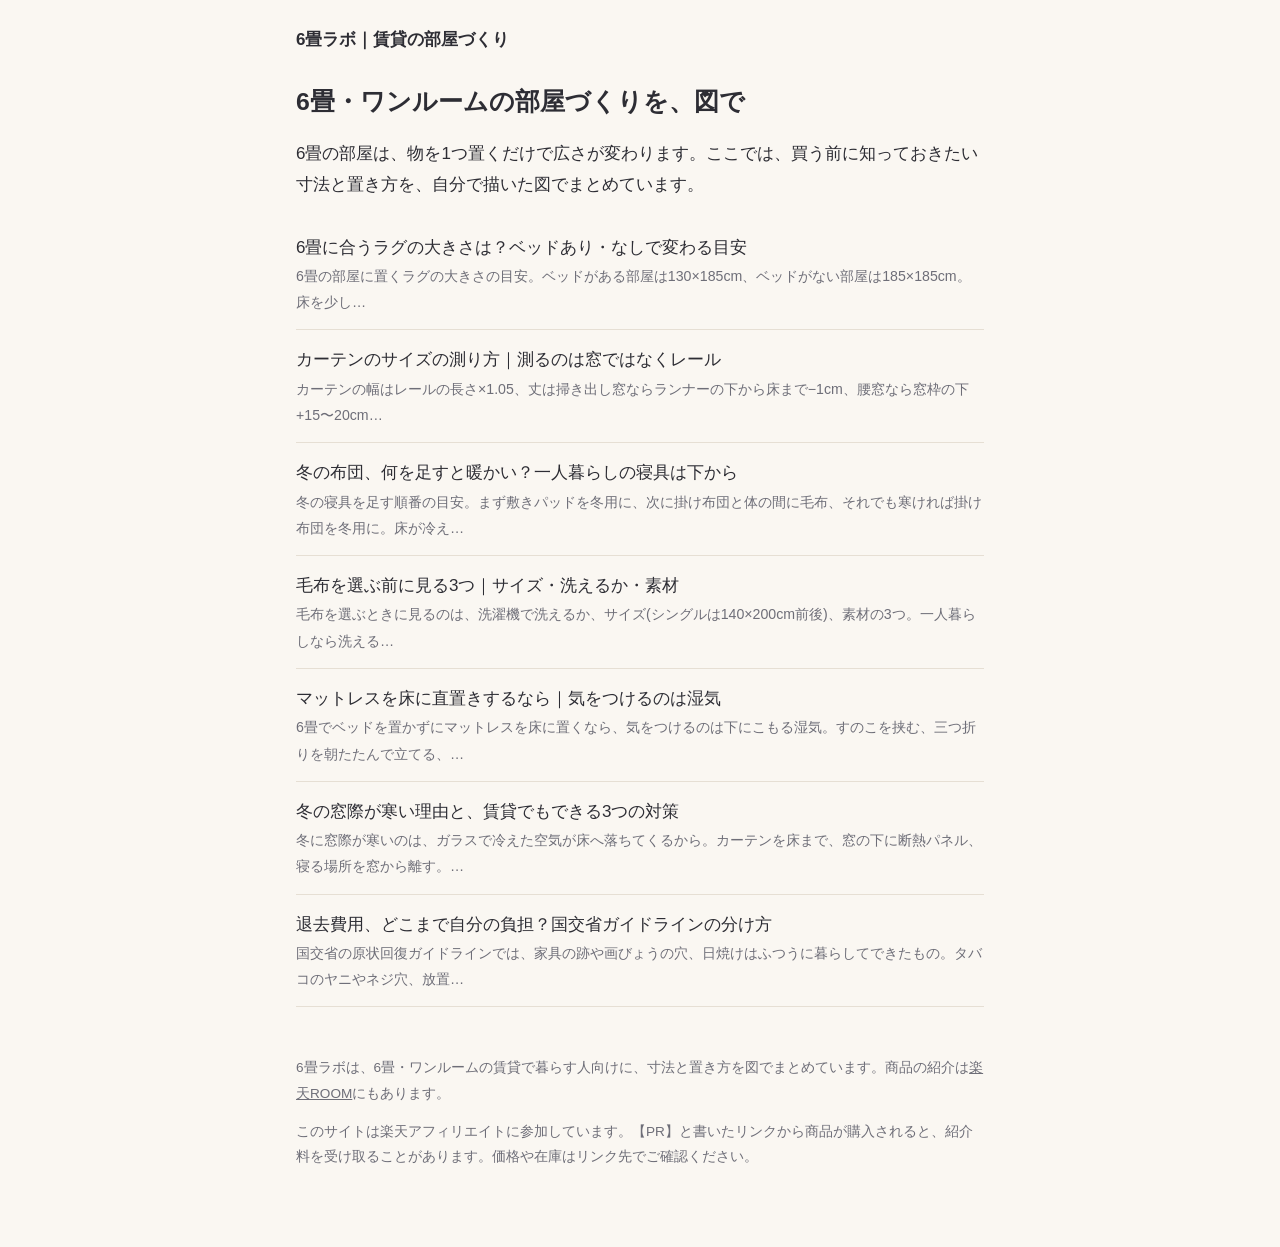
==== docs/index.html @ 34caf89b "6畳ラボのサイトを公開 (7ページ) Co-Authored-By: Claude Opus 5.5 <noreply@anthropic.com>" ====
<!doctype html><html lang="ja"><head><meta charset="utf-8"><meta name="viewport" content="width=device-width,initial-scale=1">
<title>6畳ラボ｜6畳・ワンルームの賃貸の部屋づくり</title><meta name="description" content="6畳・ワンルームの賃貸で暮らす人向けに、ラグやカーテンの大きさ、冬の寝具、退去費用まで、寸法と置き方を図でまとめています。"><link rel="canonical" href="https://kame6493-del.github.io/6jo-lab/">
<meta property="og:title" content="6畳ラボ｜6畳・ワンルームの賃貸の部屋づくり"><meta property="og:description" content="6畳・ワンルームの賃貸で暮らす人向けに、ラグやカーテンの大きさ、冬の寝具、退去費用まで、寸法と置き方を図でまとめています。"><meta property="og:type" content="article"><meta property="og:url" content="https://kame6493-del.github.io/6jo-lab/"><meta property="og:image" content="https://kame6493-del.github.io/6jo-lab/img/rug-size.jpg">
<meta name="twitter:card" content="summary_large_image"><link rel="stylesheet" href="style.css"></head><body><div class="wrap">
<header><a href="./">6畳ラボ｜賃貸の部屋づくり</a></header>
<h1>6畳・ワンルームの部屋づくりを、図で</h1>
<p>6畳の部屋は、物を1つ置くだけで広さが変わります。ここでは、買う前に知っておきたい寸法と置き方を、自分で描いた図でまとめています。</p>
<div class="list"><a href="rug-size.html">6畳に合うラグの大きさは？ベッドあり・なしで変わる目安<small>6畳の部屋に置くラグの大きさの目安。ベッドがある部屋は130×185cm、ベッドがない部屋は185×185cm。床を少し…</small></a><a href="curtain-size.html">カーテンのサイズの測り方｜測るのは窓ではなくレール<small>カーテンの幅はレールの長さ×1.05、丈は掃き出し窓ならランナーの下から床まで−1cm、腰窓なら窓枠の下+15〜20cm…</small></a><a href="winter-futon.html">冬の布団、何を足すと暖かい？一人暮らしの寝具は下から<small>冬の寝具を足す順番の目安。まず敷きパッドを冬用に、次に掛け布団と体の間に毛布、それでも寒ければ掛け布団を冬用に。床が冷え…</small></a><a href="moufu.html">毛布を選ぶ前に見る3つ｜サイズ・洗えるか・素材<small>毛布を選ぶときに見るのは、洗濯機で洗えるか、サイズ(シングルは140×200cm前後)、素材の3つ。一人暮らしなら洗える…</small></a><a href="mattress.html">マットレスを床に直置きするなら｜気をつけるのは湿気<small>6畳でベッドを置かずにマットレスを床に置くなら、気をつけるのは下にこもる湿気。すのこを挟む、三つ折りを朝たたんで立てる、…</small></a><a href="mado-reiki.html">冬の窓際が寒い理由と、賃貸でもできる3つの対策<small>冬に窓際が寒いのは、ガラスで冷えた空気が床へ落ちてくるから。カーテンを床まで、窓の下に断熱パネル、寝る場所を窓から離す。…</small></a><a href="taikyo.html">退去費用、どこまで自分の負担？国交省ガイドラインの分け方<small>国交省の原状回復ガイドラインでは、家具の跡や画びょうの穴、日焼けはふつうに暮らしてできたもの。タバコのヤニやネジ穴、放置…</small></a></div>
<footer><p>6畳ラボは、6畳・ワンルームの賃貸で暮らす人向けに、寸法と置き方を図でまとめています。商品の紹介は<a href="https://room.rakuten.co.jp/room_1c124220fb/items">楽天ROOM</a>にもあります。</p>
<p>このサイトは楽天アフィリエイトに参加しています。【PR】と書いたリンクから商品が購入されると、紹介料を受け取ることがあります。価格や在庫はリンク先でご確認ください。</p></footer></div></body></html>
---- docs/style.css ----
:root{--bg:#faf7f2;--ink:#2d2d34;--sub:#6e6e78;--acc:#2f7d64;--card:#fff;--line:#e6dfd4}
@media (prefers-color-scheme:dark){:root{--bg:#1d1d20;--ink:#ecebe8;--sub:#a9a8b0;--acc:#6cc4a4;--card:#26262a;--line:#3a3a40}}
*{box-sizing:border-box}body{margin:0;background:var(--bg);color:var(--ink);font-family:"BIZ UDPGothic","Hiragino Sans","Noto Sans JP",sans-serif;line-height:1.85;font-size:17px}
.wrap{max-width:720px;margin:0 auto;padding:24px 16px 64px}header a{color:var(--ink);text-decoration:none;font-weight:700}
h1{font-size:1.55rem;line-height:1.5;margin:28px 0 8px}h2{font-size:1.15rem;margin:32px 0 6px;border-left:4px solid var(--acc);padding-left:10px}
.pr-note{font-size:.82rem;color:var(--sub);border:1px solid var(--line);border-radius:8px;padding:6px 10px;margin:12px 0}
figure{margin:20px 0}figure img{width:100%;height:auto;border-radius:10px;border:1px solid var(--line)}
.pr{display:block;background:var(--card);border:1px solid var(--line);border-radius:10px;padding:12px 14px;margin:14px 0;color:var(--ink);text-decoration:none}
.pr b{color:var(--acc)}.pr span{display:block;font-size:.85rem;color:var(--sub)}
ul{padding-left:1.2em}li{margin:6px 0}.list a{display:block;padding:14px 0;border-bottom:1px solid var(--line);color:var(--ink);text-decoration:none}
.list small{display:block;color:var(--sub)}footer{margin-top:48px;font-size:.85rem;color:var(--sub)}footer a{color:var(--sub)}
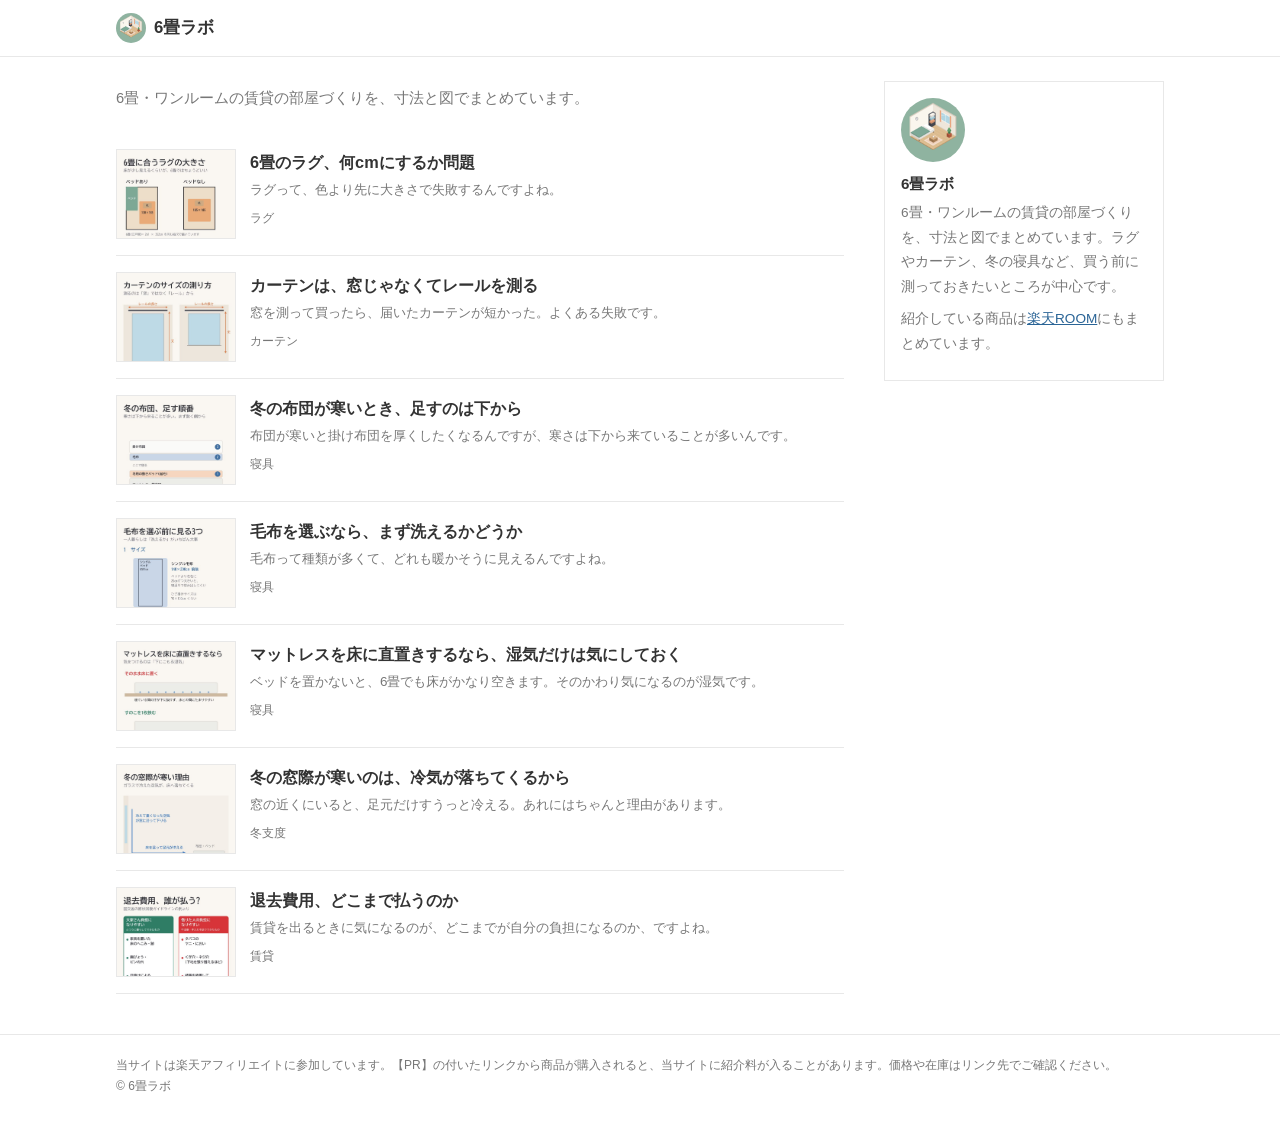
==== commit f14c4f96: "文章とデザインを作り直し(語り口・標準フォント・ブログ型の2列) Co-Authored-By: Claude Opus 5.5 <noreply@anthropic.com>" ====
--- a/docs/index.html
+++ b/docs/index.html
@@ -1,10 +1,11 @@
-<!doctype html><html lang="ja"><head><meta charset="utf-8"><meta name="viewport" content="width=device-width,initial-scale=1">
-<title>6畳ラボ｜6畳・ワンルームの賃貸の部屋づくり</title><meta name="description" content="6畳・ワンルームの賃貸で暮らす人向けに、ラグやカーテンの大きさ、冬の寝具、退去費用まで、寸法と置き方を図でまとめています。"><link rel="canonical" href="https://kame6493-del.github.io/6jo-lab/">
-<meta property="og:title" content="6畳ラボ｜6畳・ワンルームの賃貸の部屋づくり"><meta property="og:description" content="6畳・ワンルームの賃貸で暮らす人向けに、ラグやカーテンの大きさ、冬の寝具、退去費用まで、寸法と置き方を図でまとめています。"><meta property="og:type" content="article"><meta property="og:url" content="https://kame6493-del.github.io/6jo-lab/"><meta property="og:image" content="https://kame6493-del.github.io/6jo-lab/img/rug-size.jpg">
-<meta name="twitter:card" content="summary_large_image"><link rel="stylesheet" href="style.css"></head><body><div class="wrap">
-<header><a href="./">6畳ラボ｜賃貸の部屋づくり</a></header>
-<h1>6畳・ワンルームの部屋づくりを、図で</h1>
-<p>6畳の部屋は、物を1つ置くだけで広さが変わります。ここでは、買う前に知っておきたい寸法と置き方を、自分で描いた図でまとめています。</p>
-<div class="list"><a href="rug-size.html">6畳に合うラグの大きさは？ベッドあり・なしで変わる目安<small>6畳の部屋に置くラグの大きさの目安。ベッドがある部屋は130×185cm、ベッドがない部屋は185×185cm。床を少し…</small></a><a href="curtain-size.html">カーテンのサイズの測り方｜測るのは窓ではなくレール<small>カーテンの幅はレールの長さ×1.05、丈は掃き出し窓ならランナーの下から床まで−1cm、腰窓なら窓枠の下+15〜20cm…</small></a><a href="winter-futon.html">冬の布団、何を足すと暖かい？一人暮らしの寝具は下から<small>冬の寝具を足す順番の目安。まず敷きパッドを冬用に、次に掛け布団と体の間に毛布、それでも寒ければ掛け布団を冬用に。床が冷え…</small></a><a href="moufu.html">毛布を選ぶ前に見る3つ｜サイズ・洗えるか・素材<small>毛布を選ぶときに見るのは、洗濯機で洗えるか、サイズ(シングルは140×200cm前後)、素材の3つ。一人暮らしなら洗える…</small></a><a href="mattress.html">マットレスを床に直置きするなら｜気をつけるのは湿気<small>6畳でベッドを置かずにマットレスを床に置くなら、気をつけるのは下にこもる湿気。すのこを挟む、三つ折りを朝たたんで立てる、…</small></a><a href="mado-reiki.html">冬の窓際が寒い理由と、賃貸でもできる3つの対策<small>冬に窓際が寒いのは、ガラスで冷えた空気が床へ落ちてくるから。カーテンを床まで、窓の下に断熱パネル、寝る場所を窓から離す。…</small></a><a href="taikyo.html">退去費用、どこまで自分の負担？国交省ガイドラインの分け方<small>国交省の原状回復ガイドラインでは、家具の跡や画びょうの穴、日焼けはふつうに暮らしてできたもの。タバコのヤニやネジ穴、放置…</small></a></div>
-<footer><p>6畳ラボは、6畳・ワンルームの賃貸で暮らす人向けに、寸法と置き方を図でまとめています。商品の紹介は<a href="https://room.rakuten.co.jp/room_1c124220fb/items">楽天ROOM</a>にもあります。</p>
-<p>このサイトは楽天アフィリエイトに参加しています。【PR】と書いたリンクから商品が購入されると、紹介料を受け取ることがあります。価格や在庫はリンク先でご確認ください。</p></footer></div></body></html>+<!doctype html>
+<html lang="ja"><head><meta charset="utf-8"><meta name="viewport" content="width=device-width,initial-scale=1">
+<title>6畳ラボ - 6畳・ワンルームの賃貸の部屋づくり</title><meta name="description" content="6畳・ワンルームの賃貸で暮らす人に向けて、ラグやカーテンの大きさ、冬の寝具、退去費用まで、買う前に知っておきたい寸法と置き方を図にしています。"><link rel="canonical" href="https://kame6493-del.github.io/6jo-lab/">
+<meta property="og:site_name" content="6畳ラボ"><meta property="og:title" content="6畳ラボ - 6畳・ワンルームの賃貸の部屋づくり"><meta property="og:description" content="6畳・ワンルームの賃貸で暮らす人に向けて、ラグやカーテンの大きさ、冬の寝具、退去費用まで、買う前に知っておきたい寸法と置き方を図にしています。"><meta property="og:type" content="website"><meta property="og:url" content="https://kame6493-del.github.io/6jo-lab/"><meta property="og:image" content="https://kame6493-del.github.io/6jo-lab/img/rug-size.jpg">
+<meta name="twitter:card" content="summary_large_image"><link rel="icon" href="img/icon.png"><link rel="stylesheet" href="style.css"></head>
+<body><div class="site"><div class="in"><a href="./"><img src="img/icon.png" alt="">6畳ラボ</a></div></div>
+<div class="wrap"><main><p class="intro">6畳・ワンルームの賃貸の部屋づくりを、寸法と図でまとめています。</p>
+<div class="list"><a href="rug-size.html"><img src="img/rug-size-thumb.jpg" alt="" loading="lazy" width="120" height="90"><div><h2>6畳のラグ、何cmにするか問題</h2><p>ラグって、色より先に大きさで失敗するんですよね。</p><small>ラグ</small></div></a><a href="curtain-size.html"><img src="img/curtain-size-thumb.jpg" alt="" loading="lazy" width="120" height="90"><div><h2>カーテンは、窓じゃなくてレールを測る</h2><p>窓を測って買ったら、届いたカーテンが短かった。よくある失敗です。</p><small>カーテン</small></div></a><a href="winter-futon.html"><img src="img/winter-futon-thumb.jpg" alt="" loading="lazy" width="120" height="90"><div><h2>冬の布団が寒いとき、足すのは下から</h2><p>布団が寒いと掛け布団を厚くしたくなるんですが、寒さは下から来ていることが多いんです。</p><small>寝具</small></div></a><a href="moufu.html"><img src="img/moufu-thumb.jpg" alt="" loading="lazy" width="120" height="90"><div><h2>毛布を選ぶなら、まず洗えるかどうか</h2><p>毛布って種類が多くて、どれも暖かそうに見えるんですよね。</p><small>寝具</small></div></a><a href="mattress.html"><img src="img/mattress-thumb.jpg" alt="" loading="lazy" width="120" height="90"><div><h2>マットレスを床に直置きするなら、湿気だけは気にしておく</h2><p>ベッドを置かないと、6畳でも床がかなり空きます。そのかわり気になるのが湿気です。</p><small>寝具</small></div></a><a href="mado-reiki.html"><img src="img/mado-reiki-thumb.jpg" alt="" loading="lazy" width="120" height="90"><div><h2>冬の窓際が寒いのは、冷気が落ちてくるから</h2><p>窓の近くにいると、足元だけすうっと冷える。あれにはちゃんと理由があります。</p><small>冬支度</small></div></a><a href="taikyo.html"><img src="img/taikyo-thumb.jpg" alt="" loading="lazy" width="120" height="90"><div><h2>退去費用、どこまで払うのか</h2><p>賃貸を出るときに気になるのが、どこまでが自分の負担になるのか、ですよね。</p><small>賃貸</small></div></a></div></main>
+<aside><div class="box"><img src="img/icon.png" alt=""><b>6畳ラボ</b><p>6畳・ワンルームの賃貸の部屋づくりを、寸法と図でまとめています。ラグやカーテン、冬の寝具など、買う前に測っておきたいところが中心です。</p><p>紹介している商品は<a href="https://room.rakuten.co.jp/room_1c124220fb/items">楽天ROOM</a>にもまとめています。</p></div></aside></div>
+<footer><div class="in">当サイトは楽天アフィリエイトに参加しています。【PR】の付いたリンクから商品が購入されると、当サイトに紹介料が入ることがあります。価格や在庫はリンク先でご確認ください。<br>© 6畳ラボ</div></footer>
+</body></html>
--- a/docs/style.css
+++ b/docs/style.css
@@ -1,11 +1,38 @@
-:root{--bg:#faf7f2;--ink:#2d2d34;--sub:#6e6e78;--acc:#2f7d64;--card:#fff;--line:#e6dfd4}
-@media (prefers-color-scheme:dark){:root{--bg:#1d1d20;--ink:#ecebe8;--sub:#a9a8b0;--acc:#6cc4a4;--card:#26262a;--line:#3a3a40}}
-*{box-sizing:border-box}body{margin:0;background:var(--bg);color:var(--ink);font-family:"BIZ UDPGothic","Hiragino Sans","Noto Sans JP",sans-serif;line-height:1.85;font-size:17px}
-.wrap{max-width:720px;margin:0 auto;padding:24px 16px 64px}header a{color:var(--ink);text-decoration:none;font-weight:700}
-h1{font-size:1.55rem;line-height:1.5;margin:28px 0 8px}h2{font-size:1.15rem;margin:32px 0 6px;border-left:4px solid var(--acc);padding-left:10px}
-.pr-note{font-size:.82rem;color:var(--sub);border:1px solid var(--line);border-radius:8px;padding:6px 10px;margin:12px 0}
-figure{margin:20px 0}figure img{width:100%;height:auto;border-radius:10px;border:1px solid var(--line)}
-.pr{display:block;background:var(--card);border:1px solid var(--line);border-radius:10px;padding:12px 14px;margin:14px 0;color:var(--ink);text-decoration:none}
-.pr b{color:var(--acc)}.pr span{display:block;font-size:.85rem;color:var(--sub)}
-ul{padding-left:1.2em}li{margin:6px 0}.list a{display:block;padding:14px 0;border-bottom:1px solid var(--line);color:var(--ink);text-decoration:none}
-.list small{display:block;color:var(--sub)}footer{margin-top:48px;font-size:.85rem;color:var(--sub)}footer a{color:var(--sub)}+:root{--bg:#fff;--ink:#333;--sub:#777;--line:#e8e8e8;--soft:#f7f7f5;--link:#2a6496;--acc:#3e6b57}
+@media (prefers-color-scheme:dark){:root{--bg:#1b1b1b;--ink:#ddd;--sub:#999;--line:#333;--soft:#242424;--link:#8ab4d8;--acc:#86b79f}}
+*{box-sizing:border-box}html{-webkit-text-size-adjust:100%}
+body{margin:0;background:var(--bg);color:var(--ink);font-family:-apple-system,BlinkMacSystemFont,"Hiragino Kaku Gothic ProN","Hiragino Sans",Meiryo,"Yu Gothic",sans-serif;font-size:16px;line-height:1.9;overflow-wrap:anywhere}
+a{color:var(--link)}img{display:block;max-width:100%;height:auto}
+.site{border-bottom:1px solid var(--line)}
+.site .in{max-width:1080px;margin:0 auto;padding:12px 16px;display:flex;align-items:center;gap:10px}
+.site a{display:flex;align-items:center;gap:8px;text-decoration:none;color:var(--ink);font-weight:bold;font-size:1.05rem}
+.site img{width:30px;height:30px;border-radius:50%}
+.wrap{max-width:1080px;margin:0 auto;padding:0 16px;display:grid;grid-template-columns:minmax(0,1fr);gap:40px}
+@media (min-width:900px){.wrap{grid-template-columns:minmax(0,1fr) 280px}}
+main{min-width:0;padding:24px 0 40px}
+.intro{font-size:.92rem;color:var(--sub);margin:4px 0 20px}
+.list a{display:flex;gap:14px;padding:16px 0;border-bottom:1px solid var(--line);text-decoration:none;color:var(--ink)}
+.list img{width:120px;height:90px;object-fit:cover;object-position:top;border:1px solid var(--line);flex:none}
+.list h2{font-size:1.02rem;line-height:1.6;margin:0 0 4px}
+.list p{font-size:.84rem;color:var(--sub);line-height:1.7;margin:0}
+.list small{font-size:.75rem;color:var(--sub)}
+article h1{font-size:1.5rem;line-height:1.55;margin:4px 0 8px}
+.meta{font-size:.8rem;color:var(--sub);margin:0 0 18px}
+.pr-note{font-size:.78rem;color:var(--sub);background:var(--soft);padding:6px 10px;margin:0 0 20px}
+article figure{margin:0 0 28px}
+article figure img{border:1px solid var(--line);max-height:860px;width:auto}
+article p{margin:0 0 1.4em}
+.items{margin:32px 0 0;background:var(--soft);padding:14px 16px}
+.items h2{font-size:.95rem;margin:0 0 6px}
+.items li{margin:6px 0;font-size:.93rem}
+.items ul{margin:0;padding-left:1.1em}
+.related{margin-top:40px}
+.related h2{font-size:1rem;border-bottom:2px solid var(--ink);padding-bottom:4px;margin:0}
+aside{padding:24px 0 40px}
+.box{border:1px solid var(--line);padding:16px;font-size:.85rem;line-height:1.8}
+.box img{width:64px;height:64px;border-radius:50%;margin:0 0 8px}
+.box b{display:block;font-size:.95rem;margin-bottom:4px}
+.box p{margin:0 0 8px;color:var(--sub)}
+footer{border-top:1px solid var(--line);font-size:.75rem;color:var(--sub)}
+footer .in{max-width:1080px;margin:0 auto;padding:20px 16px 32px;line-height:1.8}
+footer a{color:var(--sub)}
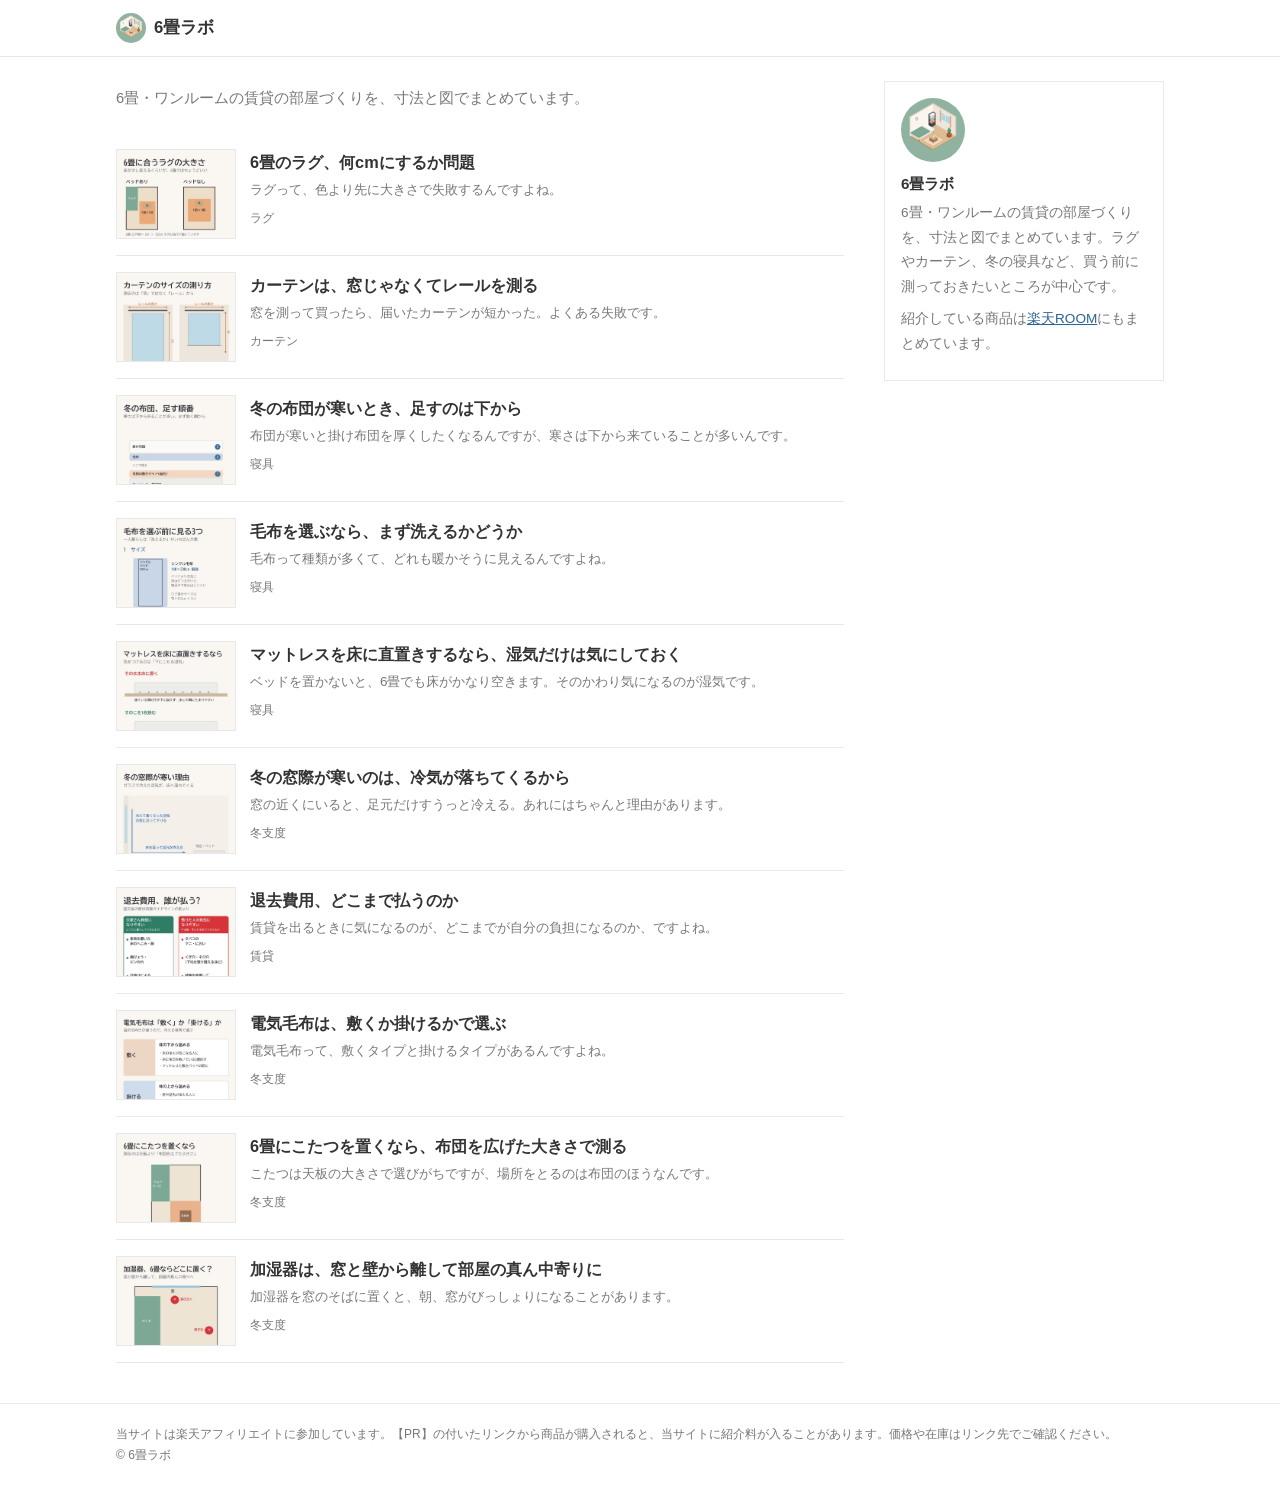
==== commit a9a8302b: "冬支度の記事を3本追加(電気毛布・こたつ・加湿器) Co-Authored-By: Claude Opus 5.5 <noreply@anthropic.com>" ====
--- a/docs/index.html
+++ b/docs/index.html
@@ -5,7 +5,7 @@
 <meta name="twitter:card" content="summary_large_image"><link rel="icon" href="img/icon.png"><link rel="stylesheet" href="style.css"></head>
 <body><div class="site"><div class="in"><a href="./"><img src="img/icon.png" alt="">6畳ラボ</a></div></div>
 <div class="wrap"><main><p class="intro">6畳・ワンルームの賃貸の部屋づくりを、寸法と図でまとめています。</p>
-<div class="list"><a href="rug-size.html"><img src="img/rug-size-thumb.jpg" alt="" loading="lazy" width="120" height="90"><div><h2>6畳のラグ、何cmにするか問題</h2><p>ラグって、色より先に大きさで失敗するんですよね。</p><small>ラグ</small></div></a><a href="curtain-size.html"><img src="img/curtain-size-thumb.jpg" alt="" loading="lazy" width="120" height="90"><div><h2>カーテンは、窓じゃなくてレールを測る</h2><p>窓を測って買ったら、届いたカーテンが短かった。よくある失敗です。</p><small>カーテン</small></div></a><a href="winter-futon.html"><img src="img/winter-futon-thumb.jpg" alt="" loading="lazy" width="120" height="90"><div><h2>冬の布団が寒いとき、足すのは下から</h2><p>布団が寒いと掛け布団を厚くしたくなるんですが、寒さは下から来ていることが多いんです。</p><small>寝具</small></div></a><a href="moufu.html"><img src="img/moufu-thumb.jpg" alt="" loading="lazy" width="120" height="90"><div><h2>毛布を選ぶなら、まず洗えるかどうか</h2><p>毛布って種類が多くて、どれも暖かそうに見えるんですよね。</p><small>寝具</small></div></a><a href="mattress.html"><img src="img/mattress-thumb.jpg" alt="" loading="lazy" width="120" height="90"><div><h2>マットレスを床に直置きするなら、湿気だけは気にしておく</h2><p>ベッドを置かないと、6畳でも床がかなり空きます。そのかわり気になるのが湿気です。</p><small>寝具</small></div></a><a href="mado-reiki.html"><img src="img/mado-reiki-thumb.jpg" alt="" loading="lazy" width="120" height="90"><div><h2>冬の窓際が寒いのは、冷気が落ちてくるから</h2><p>窓の近くにいると、足元だけすうっと冷える。あれにはちゃんと理由があります。</p><small>冬支度</small></div></a><a href="taikyo.html"><img src="img/taikyo-thumb.jpg" alt="" loading="lazy" width="120" height="90"><div><h2>退去費用、どこまで払うのか</h2><p>賃貸を出るときに気になるのが、どこまでが自分の負担になるのか、ですよね。</p><small>賃貸</small></div></a></div></main>
+<div class="list"><a href="rug-size.html"><img src="img/rug-size-thumb.jpg" alt="" loading="lazy" width="120" height="90"><div><h2>6畳のラグ、何cmにするか問題</h2><p>ラグって、色より先に大きさで失敗するんですよね。</p><small>ラグ</small></div></a><a href="curtain-size.html"><img src="img/curtain-size-thumb.jpg" alt="" loading="lazy" width="120" height="90"><div><h2>カーテンは、窓じゃなくてレールを測る</h2><p>窓を測って買ったら、届いたカーテンが短かった。よくある失敗です。</p><small>カーテン</small></div></a><a href="winter-futon.html"><img src="img/winter-futon-thumb.jpg" alt="" loading="lazy" width="120" height="90"><div><h2>冬の布団が寒いとき、足すのは下から</h2><p>布団が寒いと掛け布団を厚くしたくなるんですが、寒さは下から来ていることが多いんです。</p><small>寝具</small></div></a><a href="moufu.html"><img src="img/moufu-thumb.jpg" alt="" loading="lazy" width="120" height="90"><div><h2>毛布を選ぶなら、まず洗えるかどうか</h2><p>毛布って種類が多くて、どれも暖かそうに見えるんですよね。</p><small>寝具</small></div></a><a href="mattress.html"><img src="img/mattress-thumb.jpg" alt="" loading="lazy" width="120" height="90"><div><h2>マットレスを床に直置きするなら、湿気だけは気にしておく</h2><p>ベッドを置かないと、6畳でも床がかなり空きます。そのかわり気になるのが湿気です。</p><small>寝具</small></div></a><a href="mado-reiki.html"><img src="img/mado-reiki-thumb.jpg" alt="" loading="lazy" width="120" height="90"><div><h2>冬の窓際が寒いのは、冷気が落ちてくるから</h2><p>窓の近くにいると、足元だけすうっと冷える。あれにはちゃんと理由があります。</p><small>冬支度</small></div></a><a href="taikyo.html"><img src="img/taikyo-thumb.jpg" alt="" loading="lazy" width="120" height="90"><div><h2>退去費用、どこまで払うのか</h2><p>賃貸を出るときに気になるのが、どこまでが自分の負担になるのか、ですよね。</p><small>賃貸</small></div></a><a href="denki-moufu.html"><img src="img/denki-moufu-thumb.jpg" alt="" loading="lazy" width="120" height="90"><div><h2>電気毛布は、敷くか掛けるかで選ぶ</h2><p>電気毛布って、敷くタイプと掛けるタイプがあるんですよね。</p><small>冬支度</small></div></a><a href="kotatsu.html"><img src="img/kotatsu-thumb.jpg" alt="" loading="lazy" width="120" height="90"><div><h2>6畳にこたつを置くなら、布団を広げた大きさで測る</h2><p>こたつは天板の大きさで選びがちですが、場所をとるのは布団のほうなんです。</p><small>冬支度</small></div></a><a href="kashitsuki.html"><img src="img/kashitsuki-thumb.jpg" alt="" loading="lazy" width="120" height="90"><div><h2>加湿器は、窓と壁から離して部屋の真ん中寄りに</h2><p>加湿器を窓のそばに置くと、朝、窓がびっしょりになることがあります。</p><small>冬支度</small></div></a></div></main>
 <aside><div class="box"><img src="img/icon.png" alt=""><b>6畳ラボ</b><p>6畳・ワンルームの賃貸の部屋づくりを、寸法と図でまとめています。ラグやカーテン、冬の寝具など、買う前に測っておきたいところが中心です。</p><p>紹介している商品は<a href="https://room.rakuten.co.jp/room_1c124220fb/items">楽天ROOM</a>にもまとめています。</p></div></aside></div>
 <footer><div class="in">当サイトは楽天アフィリエイトに参加しています。【PR】の付いたリンクから商品が購入されると、当サイトに紹介料が入ることがあります。価格や在庫はリンク先でご確認ください。<br>© 6畳ラボ</div></footer>
 </body></html>
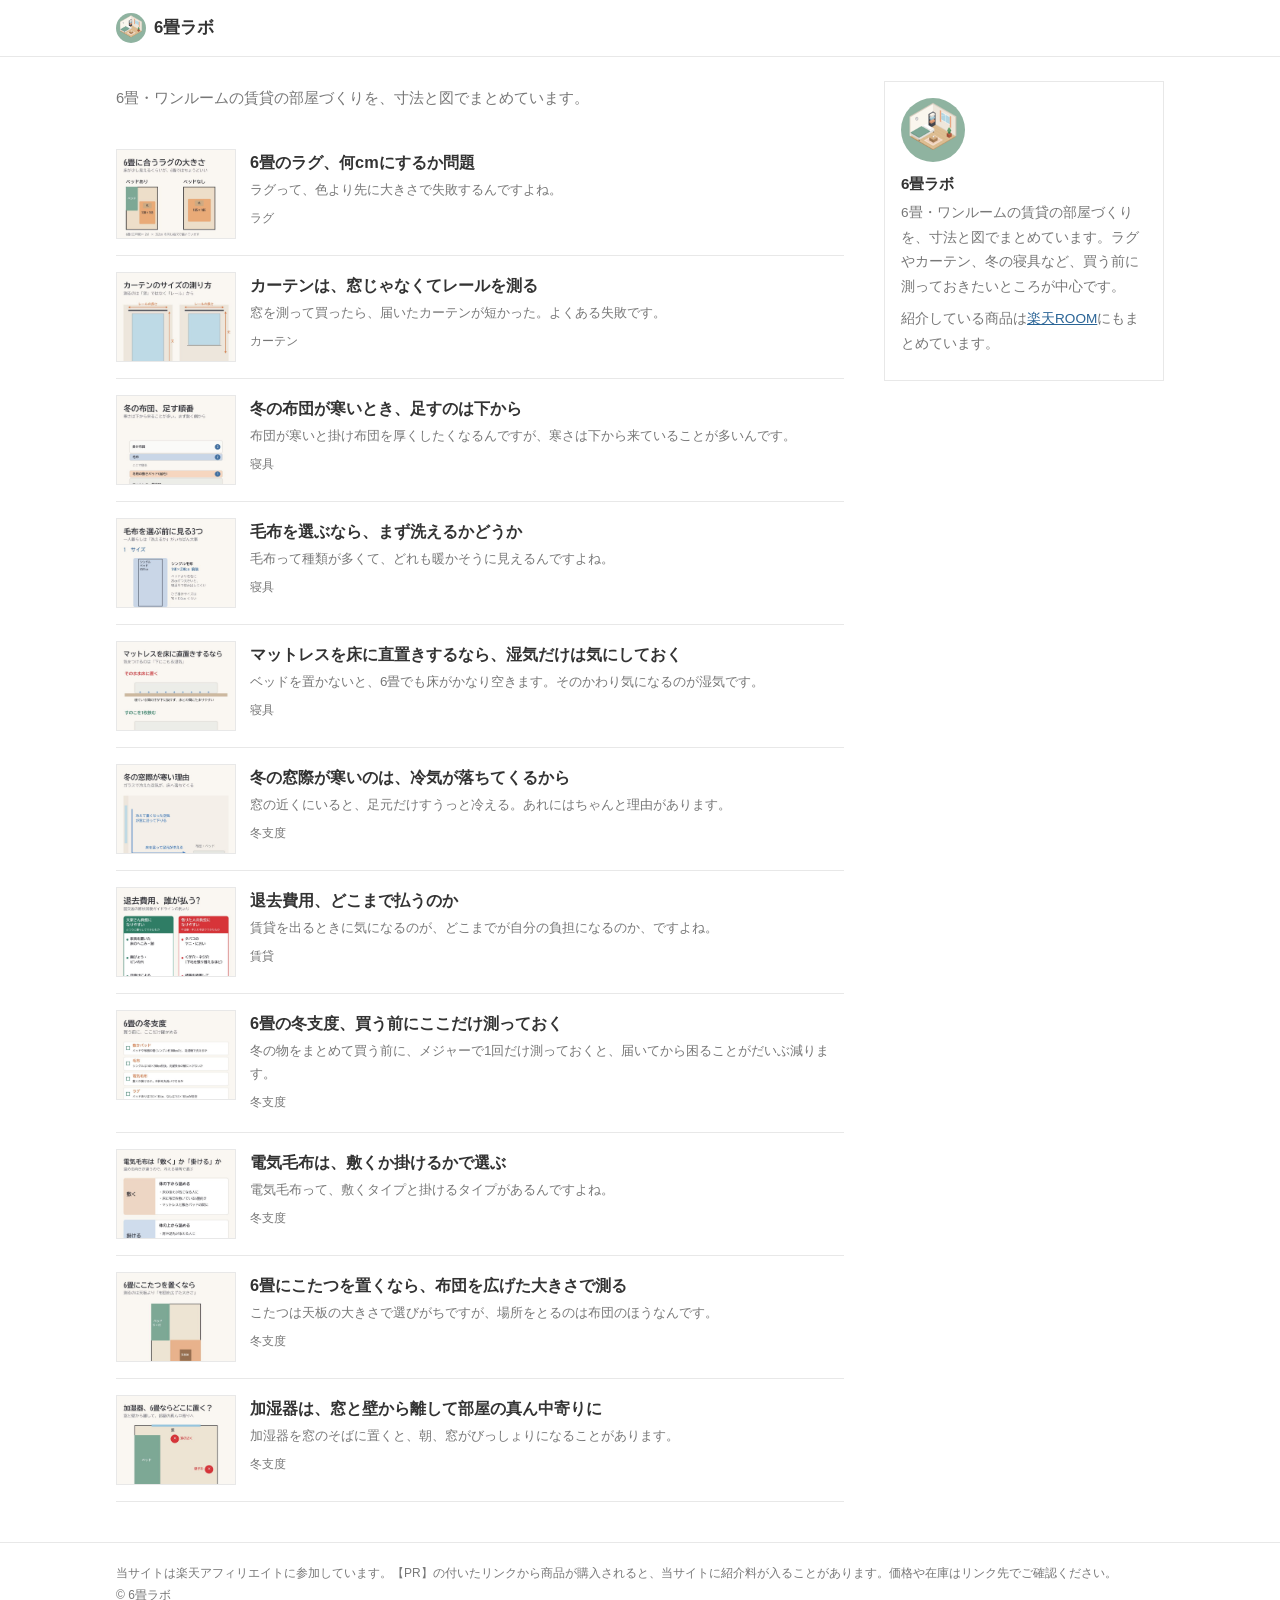
==== commit 26ee7c15: "冬支度のチェックリスト記事を追加 Co-Authored-By: Claude Opus 5.5 <noreply@anthropic.com>" ====
--- a/docs/index.html
+++ b/docs/index.html
@@ -5,7 +5,7 @@
 <meta name="twitter:card" content="summary_large_image"><link rel="icon" href="img/icon.png"><link rel="stylesheet" href="style.css"></head>
 <body><div class="site"><div class="in"><a href="./"><img src="img/icon.png" alt="">6畳ラボ</a></div></div>
 <div class="wrap"><main><p class="intro">6畳・ワンルームの賃貸の部屋づくりを、寸法と図でまとめています。</p>
-<div class="list"><a href="rug-size.html"><img src="img/rug-size-thumb.jpg" alt="" loading="lazy" width="120" height="90"><div><h2>6畳のラグ、何cmにするか問題</h2><p>ラグって、色より先に大きさで失敗するんですよね。</p><small>ラグ</small></div></a><a href="curtain-size.html"><img src="img/curtain-size-thumb.jpg" alt="" loading="lazy" width="120" height="90"><div><h2>カーテンは、窓じゃなくてレールを測る</h2><p>窓を測って買ったら、届いたカーテンが短かった。よくある失敗です。</p><small>カーテン</small></div></a><a href="winter-futon.html"><img src="img/winter-futon-thumb.jpg" alt="" loading="lazy" width="120" height="90"><div><h2>冬の布団が寒いとき、足すのは下から</h2><p>布団が寒いと掛け布団を厚くしたくなるんですが、寒さは下から来ていることが多いんです。</p><small>寝具</small></div></a><a href="moufu.html"><img src="img/moufu-thumb.jpg" alt="" loading="lazy" width="120" height="90"><div><h2>毛布を選ぶなら、まず洗えるかどうか</h2><p>毛布って種類が多くて、どれも暖かそうに見えるんですよね。</p><small>寝具</small></div></a><a href="mattress.html"><img src="img/mattress-thumb.jpg" alt="" loading="lazy" width="120" height="90"><div><h2>マットレスを床に直置きするなら、湿気だけは気にしておく</h2><p>ベッドを置かないと、6畳でも床がかなり空きます。そのかわり気になるのが湿気です。</p><small>寝具</small></div></a><a href="mado-reiki.html"><img src="img/mado-reiki-thumb.jpg" alt="" loading="lazy" width="120" height="90"><div><h2>冬の窓際が寒いのは、冷気が落ちてくるから</h2><p>窓の近くにいると、足元だけすうっと冷える。あれにはちゃんと理由があります。</p><small>冬支度</small></div></a><a href="taikyo.html"><img src="img/taikyo-thumb.jpg" alt="" loading="lazy" width="120" height="90"><div><h2>退去費用、どこまで払うのか</h2><p>賃貸を出るときに気になるのが、どこまでが自分の負担になるのか、ですよね。</p><small>賃貸</small></div></a><a href="denki-moufu.html"><img src="img/denki-moufu-thumb.jpg" alt="" loading="lazy" width="120" height="90"><div><h2>電気毛布は、敷くか掛けるかで選ぶ</h2><p>電気毛布って、敷くタイプと掛けるタイプがあるんですよね。</p><small>冬支度</small></div></a><a href="kotatsu.html"><img src="img/kotatsu-thumb.jpg" alt="" loading="lazy" width="120" height="90"><div><h2>6畳にこたつを置くなら、布団を広げた大きさで測る</h2><p>こたつは天板の大きさで選びがちですが、場所をとるのは布団のほうなんです。</p><small>冬支度</small></div></a><a href="kashitsuki.html"><img src="img/kashitsuki-thumb.jpg" alt="" loading="lazy" width="120" height="90"><div><h2>加湿器は、窓と壁から離して部屋の真ん中寄りに</h2><p>加湿器を窓のそばに置くと、朝、窓がびっしょりになることがあります。</p><small>冬支度</small></div></a></div></main>
+<div class="list"><a href="rug-size.html"><img src="img/rug-size-thumb.jpg" alt="" loading="lazy" width="120" height="90"><div><h2>6畳のラグ、何cmにするか問題</h2><p>ラグって、色より先に大きさで失敗するんですよね。</p><small>ラグ</small></div></a><a href="curtain-size.html"><img src="img/curtain-size-thumb.jpg" alt="" loading="lazy" width="120" height="90"><div><h2>カーテンは、窓じゃなくてレールを測る</h2><p>窓を測って買ったら、届いたカーテンが短かった。よくある失敗です。</p><small>カーテン</small></div></a><a href="winter-futon.html"><img src="img/winter-futon-thumb.jpg" alt="" loading="lazy" width="120" height="90"><div><h2>冬の布団が寒いとき、足すのは下から</h2><p>布団が寒いと掛け布団を厚くしたくなるんですが、寒さは下から来ていることが多いんです。</p><small>寝具</small></div></a><a href="moufu.html"><img src="img/moufu-thumb.jpg" alt="" loading="lazy" width="120" height="90"><div><h2>毛布を選ぶなら、まず洗えるかどうか</h2><p>毛布って種類が多くて、どれも暖かそうに見えるんですよね。</p><small>寝具</small></div></a><a href="mattress.html"><img src="img/mattress-thumb.jpg" alt="" loading="lazy" width="120" height="90"><div><h2>マットレスを床に直置きするなら、湿気だけは気にしておく</h2><p>ベッドを置かないと、6畳でも床がかなり空きます。そのかわり気になるのが湿気です。</p><small>寝具</small></div></a><a href="mado-reiki.html"><img src="img/mado-reiki-thumb.jpg" alt="" loading="lazy" width="120" height="90"><div><h2>冬の窓際が寒いのは、冷気が落ちてくるから</h2><p>窓の近くにいると、足元だけすうっと冷える。あれにはちゃんと理由があります。</p><small>冬支度</small></div></a><a href="taikyo.html"><img src="img/taikyo-thumb.jpg" alt="" loading="lazy" width="120" height="90"><div><h2>退去費用、どこまで払うのか</h2><p>賃貸を出るときに気になるのが、どこまでが自分の負担になるのか、ですよね。</p><small>賃貸</small></div></a><a href="fuyu-checklist.html"><img src="img/fuyu-checklist-thumb.jpg" alt="" loading="lazy" width="120" height="90"><div><h2>6畳の冬支度、買う前にここだけ測っておく</h2><p>冬の物をまとめて買う前に、メジャーで1回だけ測っておくと、届いてから困ることがだいぶ減ります。</p><small>冬支度</small></div></a><a href="denki-moufu.html"><img src="img/denki-moufu-thumb.jpg" alt="" loading="lazy" width="120" height="90"><div><h2>電気毛布は、敷くか掛けるかで選ぶ</h2><p>電気毛布って、敷くタイプと掛けるタイプがあるんですよね。</p><small>冬支度</small></div></a><a href="kotatsu.html"><img src="img/kotatsu-thumb.jpg" alt="" loading="lazy" width="120" height="90"><div><h2>6畳にこたつを置くなら、布団を広げた大きさで測る</h2><p>こたつは天板の大きさで選びがちですが、場所をとるのは布団のほうなんです。</p><small>冬支度</small></div></a><a href="kashitsuki.html"><img src="img/kashitsuki-thumb.jpg" alt="" loading="lazy" width="120" height="90"><div><h2>加湿器は、窓と壁から離して部屋の真ん中寄りに</h2><p>加湿器を窓のそばに置くと、朝、窓がびっしょりになることがあります。</p><small>冬支度</small></div></a></div></main>
 <aside><div class="box"><img src="img/icon.png" alt=""><b>6畳ラボ</b><p>6畳・ワンルームの賃貸の部屋づくりを、寸法と図でまとめています。ラグやカーテン、冬の寝具など、買う前に測っておきたいところが中心です。</p><p>紹介している商品は<a href="https://room.rakuten.co.jp/room_1c124220fb/items">楽天ROOM</a>にもまとめています。</p></div></aside></div>
 <footer><div class="in">当サイトは楽天アフィリエイトに参加しています。【PR】の付いたリンクから商品が購入されると、当サイトに紹介料が入ることがあります。価格や在庫はリンク先でご確認ください。<br>© 6畳ラボ</div></footer>
 </body></html>
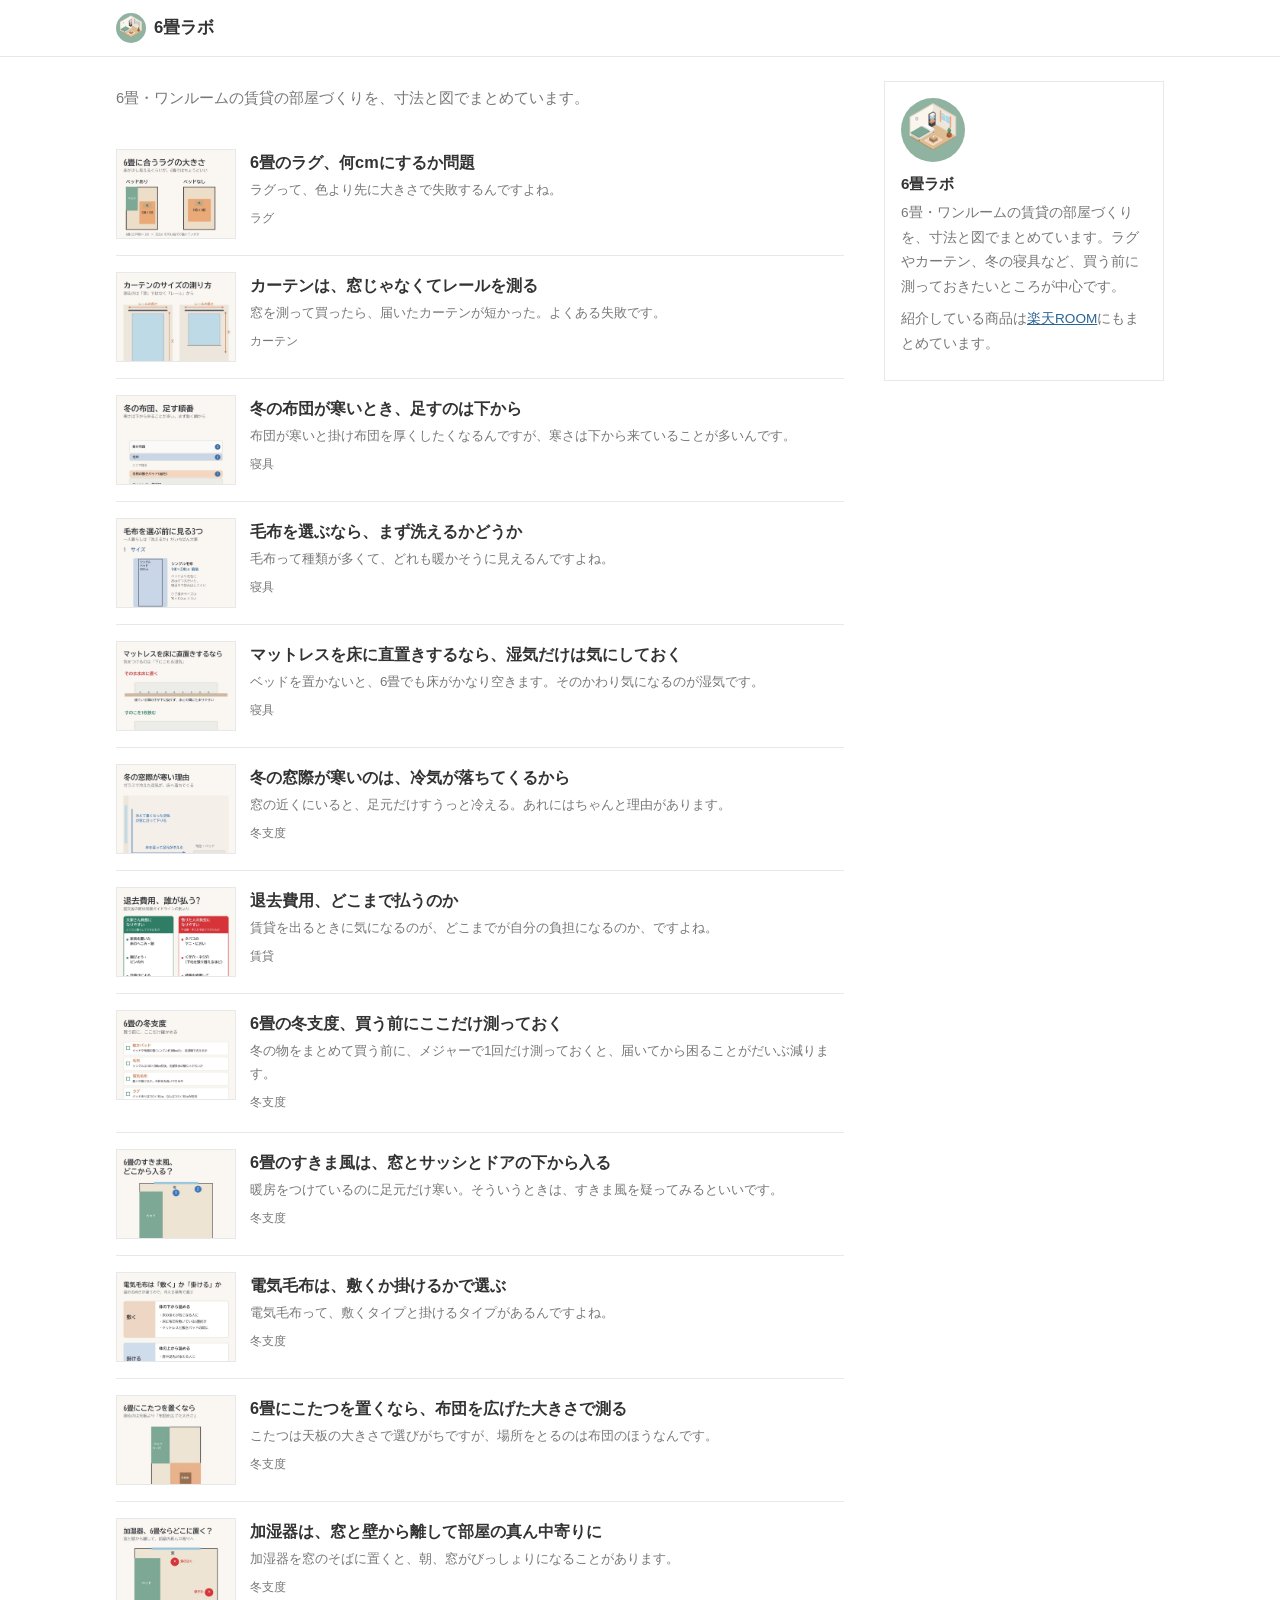
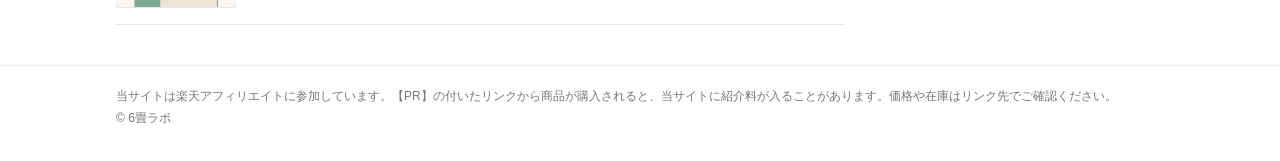
==== commit 78f96a7c: "すきま風の記事を追加 Co-Authored-By: Claude Opus 5.5 <noreply@anthropic.com>" ====
--- a/docs/index.html
+++ b/docs/index.html
@@ -5,7 +5,7 @@
 <meta name="twitter:card" content="summary_large_image"><link rel="icon" href="img/icon.png"><link rel="stylesheet" href="style.css"></head>
 <body><div class="site"><div class="in"><a href="./"><img src="img/icon.png" alt="">6畳ラボ</a></div></div>
 <div class="wrap"><main><p class="intro">6畳・ワンルームの賃貸の部屋づくりを、寸法と図でまとめています。</p>
-<div class="list"><a href="rug-size.html"><img src="img/rug-size-thumb.jpg" alt="" loading="lazy" width="120" height="90"><div><h2>6畳のラグ、何cmにするか問題</h2><p>ラグって、色より先に大きさで失敗するんですよね。</p><small>ラグ</small></div></a><a href="curtain-size.html"><img src="img/curtain-size-thumb.jpg" alt="" loading="lazy" width="120" height="90"><div><h2>カーテンは、窓じゃなくてレールを測る</h2><p>窓を測って買ったら、届いたカーテンが短かった。よくある失敗です。</p><small>カーテン</small></div></a><a href="winter-futon.html"><img src="img/winter-futon-thumb.jpg" alt="" loading="lazy" width="120" height="90"><div><h2>冬の布団が寒いとき、足すのは下から</h2><p>布団が寒いと掛け布団を厚くしたくなるんですが、寒さは下から来ていることが多いんです。</p><small>寝具</small></div></a><a href="moufu.html"><img src="img/moufu-thumb.jpg" alt="" loading="lazy" width="120" height="90"><div><h2>毛布を選ぶなら、まず洗えるかどうか</h2><p>毛布って種類が多くて、どれも暖かそうに見えるんですよね。</p><small>寝具</small></div></a><a href="mattress.html"><img src="img/mattress-thumb.jpg" alt="" loading="lazy" width="120" height="90"><div><h2>マットレスを床に直置きするなら、湿気だけは気にしておく</h2><p>ベッドを置かないと、6畳でも床がかなり空きます。そのかわり気になるのが湿気です。</p><small>寝具</small></div></a><a href="mado-reiki.html"><img src="img/mado-reiki-thumb.jpg" alt="" loading="lazy" width="120" height="90"><div><h2>冬の窓際が寒いのは、冷気が落ちてくるから</h2><p>窓の近くにいると、足元だけすうっと冷える。あれにはちゃんと理由があります。</p><small>冬支度</small></div></a><a href="taikyo.html"><img src="img/taikyo-thumb.jpg" alt="" loading="lazy" width="120" height="90"><div><h2>退去費用、どこまで払うのか</h2><p>賃貸を出るときに気になるのが、どこまでが自分の負担になるのか、ですよね。</p><small>賃貸</small></div></a><a href="fuyu-checklist.html"><img src="img/fuyu-checklist-thumb.jpg" alt="" loading="lazy" width="120" height="90"><div><h2>6畳の冬支度、買う前にここだけ測っておく</h2><p>冬の物をまとめて買う前に、メジャーで1回だけ測っておくと、届いてから困ることがだいぶ減ります。</p><small>冬支度</small></div></a><a href="denki-moufu.html"><img src="img/denki-moufu-thumb.jpg" alt="" loading="lazy" width="120" height="90"><div><h2>電気毛布は、敷くか掛けるかで選ぶ</h2><p>電気毛布って、敷くタイプと掛けるタイプがあるんですよね。</p><small>冬支度</small></div></a><a href="kotatsu.html"><img src="img/kotatsu-thumb.jpg" alt="" loading="lazy" width="120" height="90"><div><h2>6畳にこたつを置くなら、布団を広げた大きさで測る</h2><p>こたつは天板の大きさで選びがちですが、場所をとるのは布団のほうなんです。</p><small>冬支度</small></div></a><a href="kashitsuki.html"><img src="img/kashitsuki-thumb.jpg" alt="" loading="lazy" width="120" height="90"><div><h2>加湿器は、窓と壁から離して部屋の真ん中寄りに</h2><p>加湿器を窓のそばに置くと、朝、窓がびっしょりになることがあります。</p><small>冬支度</small></div></a></div></main>
+<div class="list"><a href="rug-size.html"><img src="img/rug-size-thumb.jpg" alt="" loading="lazy" width="120" height="90"><div><h2>6畳のラグ、何cmにするか問題</h2><p>ラグって、色より先に大きさで失敗するんですよね。</p><small>ラグ</small></div></a><a href="curtain-size.html"><img src="img/curtain-size-thumb.jpg" alt="" loading="lazy" width="120" height="90"><div><h2>カーテンは、窓じゃなくてレールを測る</h2><p>窓を測って買ったら、届いたカーテンが短かった。よくある失敗です。</p><small>カーテン</small></div></a><a href="winter-futon.html"><img src="img/winter-futon-thumb.jpg" alt="" loading="lazy" width="120" height="90"><div><h2>冬の布団が寒いとき、足すのは下から</h2><p>布団が寒いと掛け布団を厚くしたくなるんですが、寒さは下から来ていることが多いんです。</p><small>寝具</small></div></a><a href="moufu.html"><img src="img/moufu-thumb.jpg" alt="" loading="lazy" width="120" height="90"><div><h2>毛布を選ぶなら、まず洗えるかどうか</h2><p>毛布って種類が多くて、どれも暖かそうに見えるんですよね。</p><small>寝具</small></div></a><a href="mattress.html"><img src="img/mattress-thumb.jpg" alt="" loading="lazy" width="120" height="90"><div><h2>マットレスを床に直置きするなら、湿気だけは気にしておく</h2><p>ベッドを置かないと、6畳でも床がかなり空きます。そのかわり気になるのが湿気です。</p><small>寝具</small></div></a><a href="mado-reiki.html"><img src="img/mado-reiki-thumb.jpg" alt="" loading="lazy" width="120" height="90"><div><h2>冬の窓際が寒いのは、冷気が落ちてくるから</h2><p>窓の近くにいると、足元だけすうっと冷える。あれにはちゃんと理由があります。</p><small>冬支度</small></div></a><a href="taikyo.html"><img src="img/taikyo-thumb.jpg" alt="" loading="lazy" width="120" height="90"><div><h2>退去費用、どこまで払うのか</h2><p>賃貸を出るときに気になるのが、どこまでが自分の負担になるのか、ですよね。</p><small>賃貸</small></div></a><a href="fuyu-checklist.html"><img src="img/fuyu-checklist-thumb.jpg" alt="" loading="lazy" width="120" height="90"><div><h2>6畳の冬支度、買う前にここだけ測っておく</h2><p>冬の物をまとめて買う前に、メジャーで1回だけ測っておくと、届いてから困ることがだいぶ減ります。</p><small>冬支度</small></div></a><a href="sukimakaze.html"><img src="img/sukimakaze-thumb.jpg" alt="" loading="lazy" width="120" height="90"><div><h2>6畳のすきま風は、窓とサッシとドアの下から入る</h2><p>暖房をつけているのに足元だけ寒い。そういうときは、すきま風を疑ってみるといいです。</p><small>冬支度</small></div></a><a href="denki-moufu.html"><img src="img/denki-moufu-thumb.jpg" alt="" loading="lazy" width="120" height="90"><div><h2>電気毛布は、敷くか掛けるかで選ぶ</h2><p>電気毛布って、敷くタイプと掛けるタイプがあるんですよね。</p><small>冬支度</small></div></a><a href="kotatsu.html"><img src="img/kotatsu-thumb.jpg" alt="" loading="lazy" width="120" height="90"><div><h2>6畳にこたつを置くなら、布団を広げた大きさで測る</h2><p>こたつは天板の大きさで選びがちですが、場所をとるのは布団のほうなんです。</p><small>冬支度</small></div></a><a href="kashitsuki.html"><img src="img/kashitsuki-thumb.jpg" alt="" loading="lazy" width="120" height="90"><div><h2>加湿器は、窓と壁から離して部屋の真ん中寄りに</h2><p>加湿器を窓のそばに置くと、朝、窓がびっしょりになることがあります。</p><small>冬支度</small></div></a></div></main>
 <aside><div class="box"><img src="img/icon.png" alt=""><b>6畳ラボ</b><p>6畳・ワンルームの賃貸の部屋づくりを、寸法と図でまとめています。ラグやカーテン、冬の寝具など、買う前に測っておきたいところが中心です。</p><p>紹介している商品は<a href="https://room.rakuten.co.jp/room_1c124220fb/items">楽天ROOM</a>にもまとめています。</p></div></aside></div>
 <footer><div class="in">当サイトは楽天アフィリエイトに参加しています。【PR】の付いたリンクから商品が購入されると、当サイトに紹介料が入ることがあります。価格や在庫はリンク先でご確認ください。<br>© 6畳ラボ</div></footer>
 </body></html>
